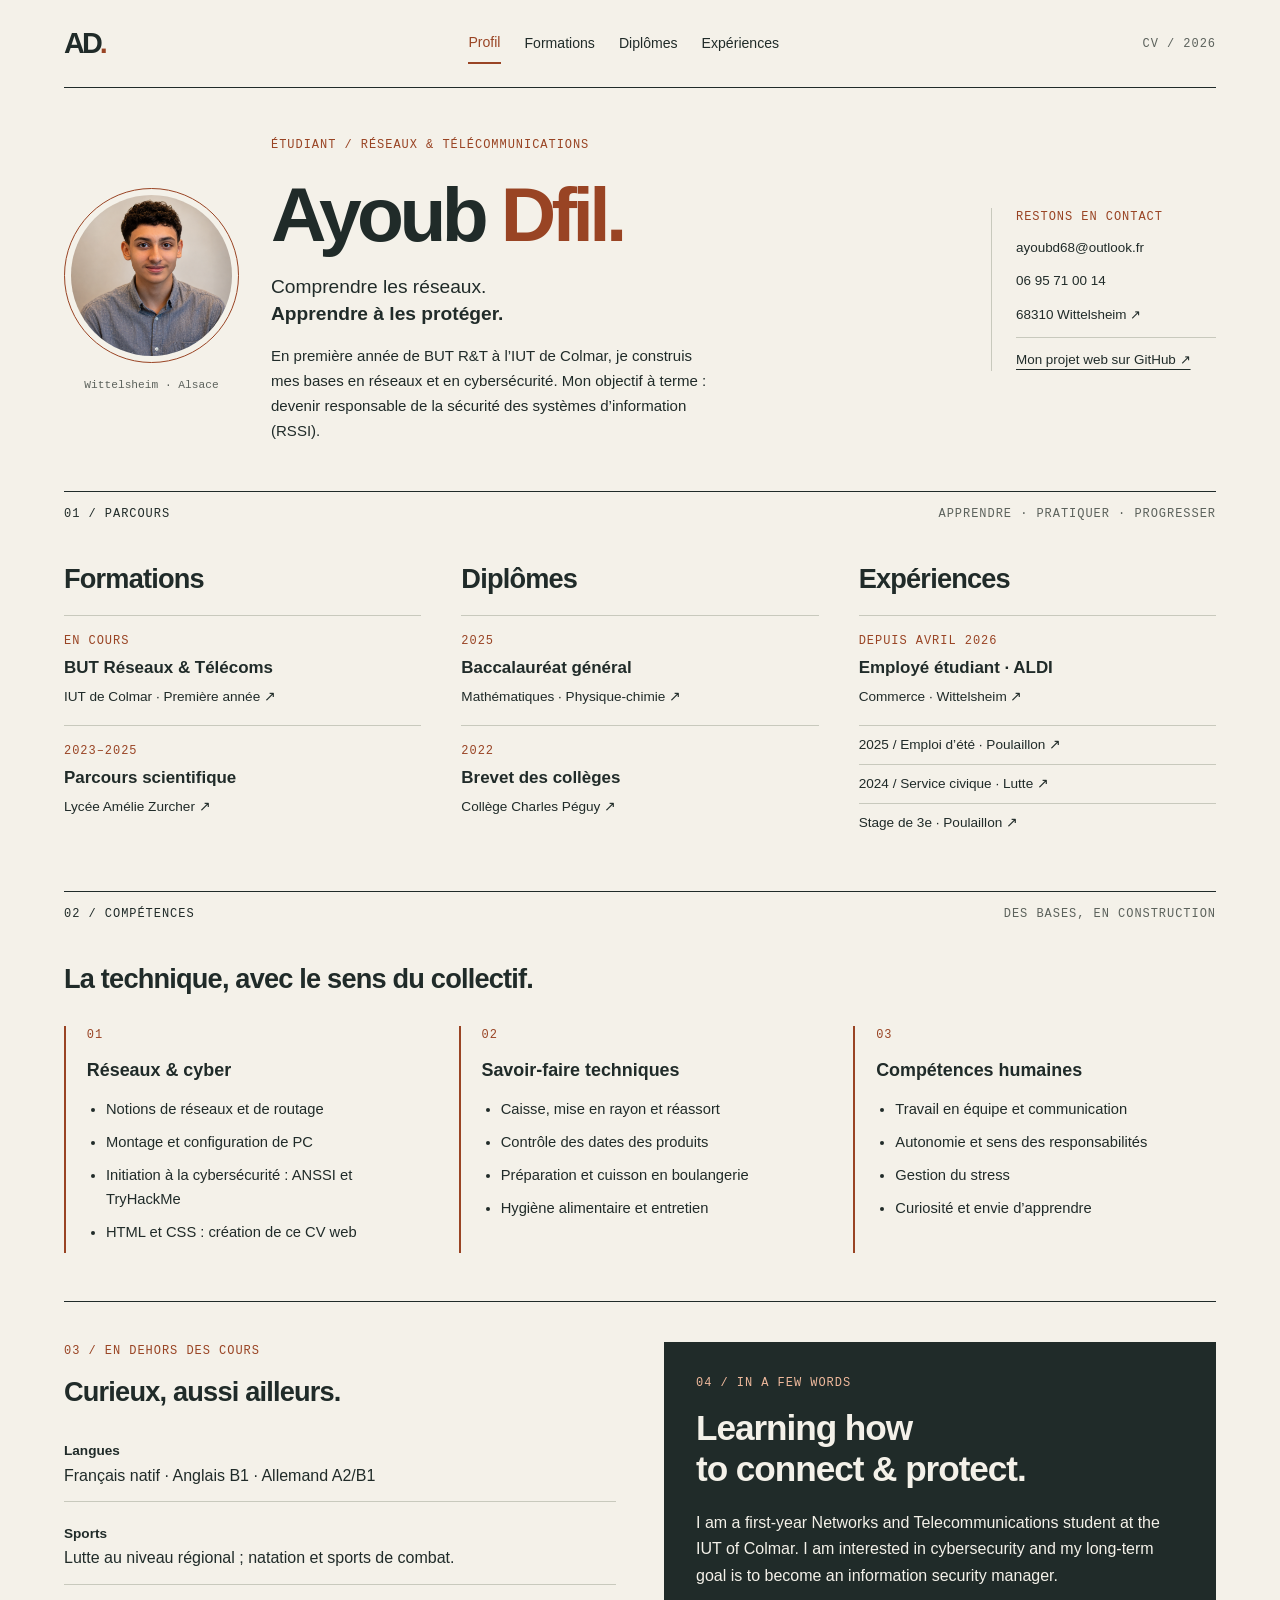
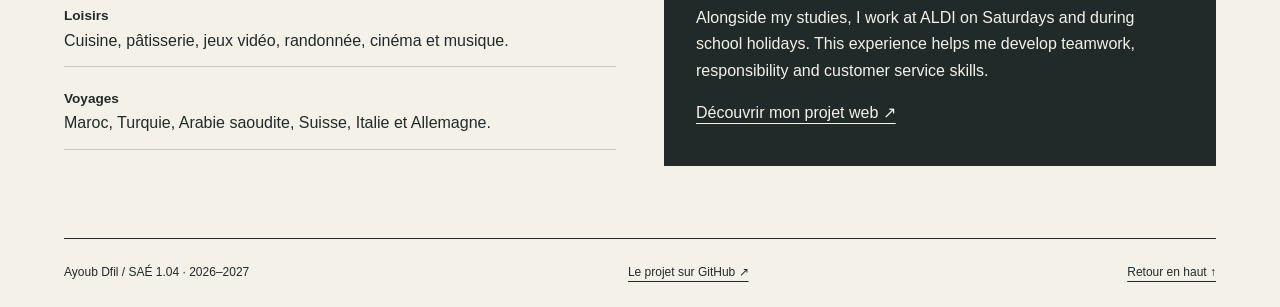
==== index.html @ 18e907b8 "feat: refondre les quatre pages du CV en HTML et CSS" ====
<!doctype html>
<html lang="fr">
<head>
  <meta charset="utf-8">
  <meta name="viewport" content="width=device-width, initial-scale=1">
  <meta name="author" content="Ayoub Dfil">
  <meta name="keywords" content="Ayoub Dfil, CV, réseaux, télécommunications, cybersécurité, IUT Colmar">
  <meta name="description" content="Profil d’Ayoub Dfil, étudiant en BUT Réseaux et Télécommunications à Colmar.">
  <title>Profil — Ayoub Dfil</title>
  <link rel="stylesheet" href="style.css">
</head>
<body id="haut">
  <a class="skip" href="#contenu">Aller au contenu</a>
  <div class="shell">
    <nav class="navigation" aria-label="Navigation principale">
      <a class="signature" href="index.html" aria-label="Ayoub Dfil, accueil">AD<span>.</span></a>
      <div class="nav-links"><a href="index.html" aria-current="page">Profil</a>
<a href="formations.html">Formations</a>
<a href="diplomes.html">Diplômes</a>
<a href="experiences.html">Expériences</a></div><span class="edition">CV / 2026</span>
    </nav>
<header class="hero">
  <figure class="portrait"><img src="photo.png" alt="Portrait d’Ayoub Dfil" width="1254" height="1254"><figcaption>Wittelsheim · Alsace</figcaption></figure>
  <div class="identity"><p class="eyebrow">Étudiant / Réseaux &amp; Télécommunications</p><h1>Ayoub <span>Dfil.</span></h1><p class="objective">Comprendre les réseaux.<br><strong>Apprendre à les protéger.</strong></p><p>En première année de BUT R&amp;T à l’IUT de Colmar, je construis mes bases en réseaux et en cybersécurité. Mon objectif à terme : devenir responsable de la sécurité des systèmes d’information (RSSI).</p></div>
  <address class="contact"><span class="eyebrow">Restons en contact</span><a href="mailto:ayoubd68@outlook.fr">ayoubd68@outlook.fr</a><a href="tel:+33695710014">06 95 71 00 14</a><a href="https://www.google.com/maps/search/?api=1&amp;query=Wittelsheim+68310">68310 Wittelsheim ↗</a><a class="text-link" href="https://github.com/AyoubDev7/CV_AYOUB/blob/main/PROJET.md">Mon projet web sur GitHub ↗</a></address>
</header>
    <main id="contenu">

<div class="section-bar"><span>01 / Parcours</span><span>Apprendre · pratiquer · progresser</span></div>
<div class="overview">
  <section aria-labelledby="titre-formations"><h2 id="titre-formations">Formations</h2>
    <a class="entry" href="formations.html#but"><span class="date">En cours</span><strong>BUT Réseaux &amp; Télécoms</strong><span>IUT de Colmar · Première année ↗</span></a>
    <a class="entry" href="formations.html#lycee"><span class="date">2023–2025</span><strong>Parcours scientifique</strong><span>Lycée Amélie Zurcher ↗</span></a>
  </section>
  <section aria-labelledby="titre-diplomes"><h2 id="titre-diplomes">Diplômes</h2>
    <a class="entry" href="diplomes.html#bac"><span class="date">2025</span><strong>Baccalauréat général</strong><span>Mathématiques · Physique-chimie ↗</span></a>
    <a class="entry" href="diplomes.html#brevet"><span class="date">2022</span><strong>Brevet des collèges</strong><span>Collège Charles Péguy ↗</span></a>
  </section>
  <section aria-labelledby="titre-experiences"><h2 id="titre-experiences">Expériences</h2>
    <a class="entry" href="experiences.html#aldi"><span class="date">Depuis avril 2026</span><strong>Employé étudiant · ALDI</strong><span>Commerce · Wittelsheim ↗</span></a>
    <a class="compact" href="experiences.html#poulaillon">2025 / Emploi d’été · Poulaillon ↗</a>
    <a class="compact" href="experiences.html#service-civique">2024 / Service civique · Lutte ↗</a>
    <a class="compact" href="experiences.html#stage">Stage de 3e · Poulaillon ↗</a>
  </section>
</div>
<section id="competences"><div class="section-bar"><span>02 / Compétences</span><span>Des bases, en construction</span></div><h2>La technique, avec le sens du collectif.</h2>
  <div class="skills">
    <article><span class="number">01</span><h3>Réseaux &amp; cyber</h3><ul><li>Notions de réseaux et de routage</li><li>Montage et configuration de PC</li><li>Initiation à la cybersécurité : ANSSI et TryHackMe</li><li>HTML et CSS : création de ce CV web</li></ul></article>
    <article><span class="number">02</span><h3>Savoir-faire techniques</h3><ul><li>Caisse, mise en rayon et réassort</li><li>Contrôle des dates des produits</li><li>Préparation et cuisson en boulangerie</li><li>Hygiène alimentaire et entretien</li></ul></article>
    <article><span class="number">03</span><h3>Compétences humaines</h3><ul><li>Travail en équipe et communication</li><li>Autonomie et sens des responsabilités</li><li>Gestion du stress</li><li>Curiosité et envie d’apprendre</li></ul></article>
  </div>
</section>
<div class="bottom-grid">
  <section id="divers"><p class="eyebrow">03 / En dehors des cours</p><h2>Curieux, aussi ailleurs.</h2><ul class="interests"><li><strong>Langues</strong> Français natif · Anglais B1 · Allemand A2/B1</li><li><strong>Sports</strong> Lutte au niveau régional ; natation et sports de combat.</li><li><strong>Loisirs</strong> Cuisine, pâtisserie, jeux vidéo, randonnée, cinéma et musique.</li><li><strong>Voyages</strong> Maroc, Turquie, Arabie saoudite, Suisse, Italie et Allemagne.</li></ul></section>
  <aside class="english" lang="en" aria-labelledby="english-title"><p class="eyebrow">04 / In a few words</p><h2 id="english-title">Learning how<br>to connect &amp; protect.</h2><p>I am a first-year Networks and Telecommunications student at the IUT of Colmar. I am interested in cybersecurity and my long-term goal is to become an information security manager.</p><p>Alongside my studies, I work at ALDI on Saturdays and during school holidays. This experience helps me develop teamwork, responsibility and customer service skills.</p><a href="formations.html#projet" lang="fr">Découvrir mon projet web ↗</a></aside>
</div>
    </main>
    <footer><p>Ayoub Dfil / SAÉ 1.04 · 2026–2027</p><a href="https://github.com/AyoubDev7/CV_AYOUB/blob/main/PROJET.md">Le projet sur GitHub ↗</a><a href="#haut">Retour en haut ↑</a></footer>
  </div>
</body>
</html>
---- style.css ----
/* 1. Base commune : palette et typographie. */
:root {
  --paper: #f4f1e9;
  --ink: #202b29;
  --muted: #5c625c;
  --accent: #994424;
  --line: #c8c9bd;
}
* { box-sizing: border-box; }
html { scroll-behavior: smooth; }
body { margin: 0; background: var(--paper); color: var(--ink); font: 16px/1.65 Arial, sans-serif; }
.shell { width: min(1180px, 90%); margin: auto; }
a { color: inherit; text-underline-offset: 5px; }
a:hover { color: var(--accent); }
a:focus-visible { outline: 3px solid var(--accent); outline-offset: 5px; }
p { margin: 0 0 1rem; }
h1, h2, h3 { line-height: 1.15; }
h1 { margin: .5rem 0 1rem; font-size: clamp(3rem, 6vw, 5.6rem); letter-spacing: -.06em; }
h1 span { color: var(--accent); }
h2 { margin: 0 0 1.3rem; font-size: 1.7rem; letter-spacing: -.03em; }
h3 { margin: 0 0 1rem; font-size: 1.12rem; }
ul { padding-left: 1.2rem; }
li { margin-bottom: .55rem; }
section[id], main, body { scroll-margin-top: 1.5rem; }
.eyebrow, .date, .section-bar, .edition, .number { font: .75rem/1.5 Consolas, monospace; letter-spacing: .08em; text-transform: uppercase; }
.eyebrow, .date { color: var(--accent); }
.skip { position: absolute; left: 1rem; top: -5rem; padding: .6rem; background: white; z-index: 2; }
.skip:focus { top: 1rem; }

/* 2. Navigation et présentation. */
.navigation, .nav-links, footer { display: flex; align-items: center; justify-content: space-between; gap: 1.5rem; }
.navigation { min-height: 88px; border-bottom: 1px solid var(--ink); }
.signature { font-size: 1.8rem; font-weight: bold; text-decoration: none; letter-spacing: -.1em; }
.signature span { color: var(--accent); }
.nav-links a { padding: .5rem 0; font-size: .88rem; text-decoration: none; }
.nav-links a[aria-current] { border-bottom: 2px solid var(--accent); color: var(--accent); }
.edition { color: var(--muted); }
.hero { display: grid; grid-template-columns: 175px minmax(0, 1fr) 225px; align-items: center; gap: 2rem; padding: 3rem 0; }
.portrait { margin: 0; text-align: center; }
.portrait img { display: block; width: 100%; height: auto; border-radius: 50%; border: 1px solid var(--accent); padding: 6px; }
figcaption { margin-top: 1rem; font: .7rem Consolas, monospace; color: var(--muted); }
.identity > p:last-child { max-width: 54ch; font-size: .94rem; margin-bottom: 0; }
.objective { font-size: 1.2rem; line-height: 1.4; }
.contact { display: flex; flex-direction: column; gap: .7rem; border-left: 1px solid var(--line); padding-left: 1.5rem; font-style: normal; font-size: .84rem; overflow-wrap: anywhere; }
.contact a { text-decoration: none; }
.contact .text-link { padding-top: .7rem; border-top: 1px solid var(--line); text-decoration: underline; }

/* 3. Accueil : colonnes ouvertes, trois compétences en Flexbox. */
.section-bar { display: flex; justify-content: space-between; gap: 1rem; border-top: 1px solid var(--ink); padding: .8rem 0; margin-bottom: 1.7rem; }
.section-bar span:last-child { color: var(--muted); }
.overview { display: grid; grid-template-columns: repeat(3, 1fr); gap: 2.5rem; margin-bottom: 3rem; }
.entry { display: flex; flex-direction: column; text-decoration: none; padding: 1rem 0; border-top: 1px solid var(--line); }
.entry strong { margin: .25rem 0; font-size: 1.06rem; }
.entry > span:last-child, .compact { font-size: .85rem; }
.compact { display: block; padding: .5rem 0; border-top: 1px solid var(--line); text-decoration: none; }
.skills { display: flex; gap: 2rem; margin: 2rem 0 3rem; }
.skills article { flex: 1; min-width: 0; border-left: 2px solid var(--accent); padding-left: 1.3rem; }
.number { display: block; margin-bottom: 1rem; color: var(--accent); }
.skills ul { margin-bottom: 0; font-size: .92rem; }
.bottom-grid { display: grid; grid-template-columns: 1fr 1fr; gap: 3rem; padding: 2.5rem 0; border-top: 1px solid var(--ink); }
.interests { list-style: none; padding: 0; }
.interests li { padding: .75rem 0; border-bottom: 1px solid var(--line); }
.interests strong { display: block; font-size: .85rem; }
.english { padding: 2rem; background: var(--ink); color: var(--paper); }
.english .eyebrow { color: #efb99c; }
.english a:hover { color: #efb99c; }
.english h2 { font-size: 2.2rem; }

/* 4. Pages de détail : dates à gauche, descriptions à droite. */
.page-heading { padding: 3rem 0 1.5rem; }
.page-heading > p:last-child { color: var(--muted); }
.anchors { display: flex; flex-wrap: wrap; gap: 1.5rem; padding: 1rem 0; border-block: 1px solid var(--line); }
.anchors a { font-size: .9rem; }
.record { display: grid; grid-template-columns: 1fr 1.8fr; gap: 4rem; padding: 3rem 0; border-bottom: 1px solid var(--line); }
.record-label { border-left: 2px solid var(--accent); padding-left: 1.5rem; }
.record-label h2 { max-width: 20ch; }
.record-label > p:last-child { color: var(--muted); font-size: .9rem; }
.project-preview { margin: 0 0 1.5rem; }
.project-preview img { display: block; width: 100%; height: auto; border: 1px solid var(--line); }
.note { padding: 2rem; margin-top: 2rem; border-left: 2px solid var(--accent); background: #e9e6dc; }
footer { padding: 1.5rem 0; margin-top: 2rem; border-top: 1px solid var(--ink); font-size: .75rem; flex-wrap: wrap; }
footer p { margin: 0; }

/* 5. Fenêtre réduite, mobile, mouvement et impression. */
@media (max-width: 1000px) {
  .hero { grid-template-columns: 145px 1fr; gap: 1.5rem; }
  .contact { grid-column: 1 / -1; flex-direction: row; flex-wrap: wrap; border-left: 0; border-top: 1px solid var(--line); padding: 1rem 0 0; }
  .contact .eyebrow { width: 100%; }
  .contact .text-link { padding: 0; border: 0; }
  .overview { gap: 1.5rem; }
  .record { gap: 2rem; }
}
@media (max-width: 700px) {
  .navigation { gap: 1rem; flex-wrap: wrap; padding: 1rem 0; }
  .nav-links { gap: 1rem; flex-wrap: wrap; }
  .edition { display: none; }
  .hero { grid-template-columns: 100px 1fr; padding: 2rem 0; align-items: start; }
  .hero h1 { font-size: 3rem; }
  .hero .eyebrow { font-size: .65rem; }
  .identity > p:last-child { font-size: .9rem; }
  .objective { font-size: 1rem; }
  .section-bar span:last-child { display: none; }
  .overview, .bottom-grid, .record { grid-template-columns: 1fr; }
  .skills { flex-direction: column; }
  .overview { gap: 2rem; }
  .record { gap: 1rem; padding: 2rem 0; }
  .bottom-grid { gap: 2rem; }
  .page-heading { padding-top: 2rem; }
  .english { padding: 1.5rem; }
}
@media (prefers-reduced-motion: reduce) { html { scroll-behavior: auto; } }
@media print {
  body { background: white; color: black; font-size: 10pt; }
  .shell { width: 100%; }
  .navigation, .anchors, .skip, footer { display: none; }
  .hero { padding: 1rem 0; }
  .english { background: white; color: black; border: 1px solid; }
  .english .eyebrow { color: black; }
  .record, .skills article { break-inside: avoid; }
  a { text-decoration: none; }
}
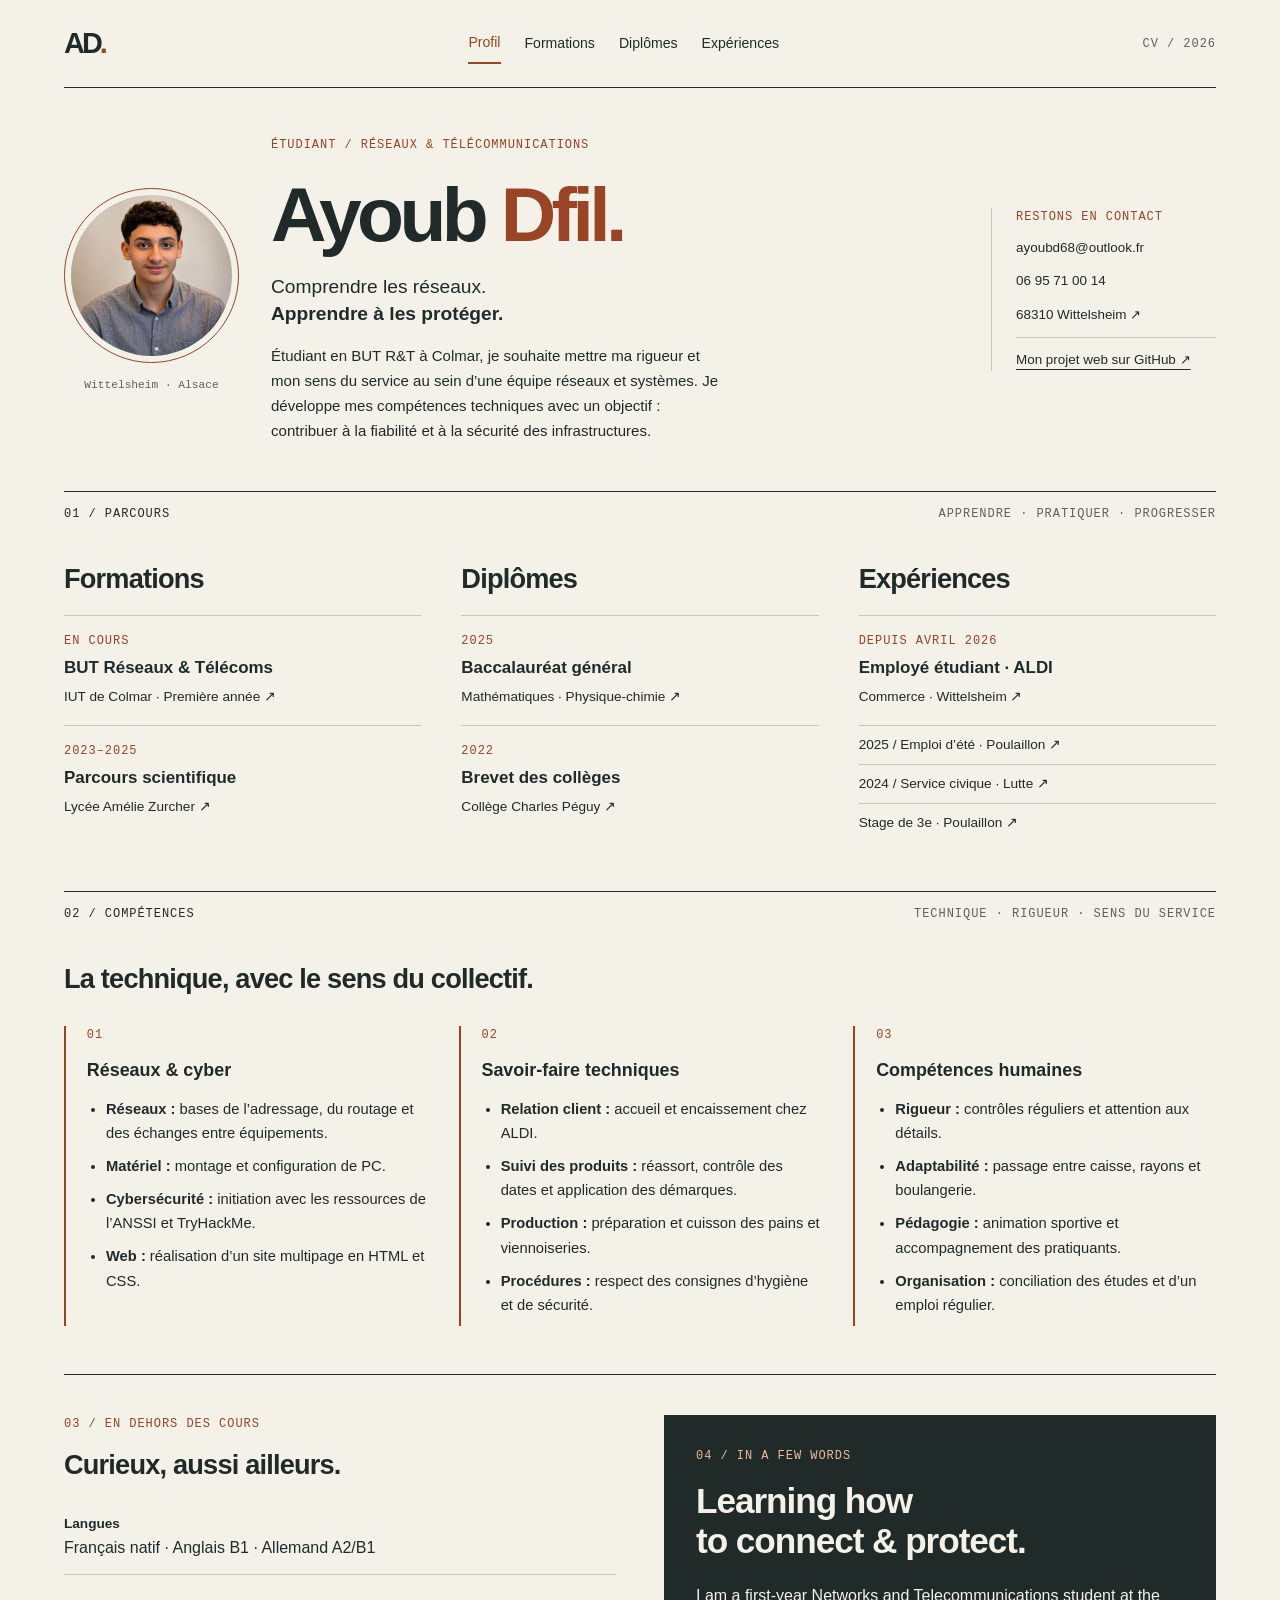
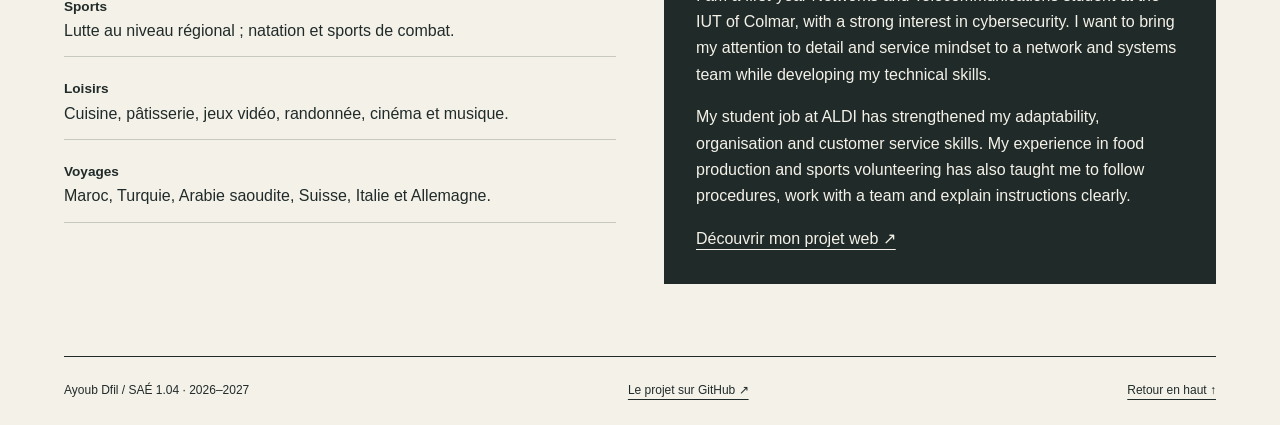
==== commit e0480e71: "refactor: alléger le dépôt et valoriser le profil réseaux et cybersécurité" ====
--- a/index.html
+++ b/index.html
@@ -21,8 +21,8 @@
     </nav>
 <header class="hero">
   <figure class="portrait"><img src="photo.png" alt="Portrait d’Ayoub Dfil" width="1254" height="1254"><figcaption>Wittelsheim · Alsace</figcaption></figure>
-  <div class="identity"><p class="eyebrow">Étudiant / Réseaux &amp; Télécommunications</p><h1>Ayoub <span>Dfil.</span></h1><p class="objective">Comprendre les réseaux.<br><strong>Apprendre à les protéger.</strong></p><p>En première année de BUT R&amp;T à l’IUT de Colmar, je construis mes bases en réseaux et en cybersécurité. Mon objectif à terme : devenir responsable de la sécurité des systèmes d’information (RSSI).</p></div>
-  <address class="contact"><span class="eyebrow">Restons en contact</span><a href="mailto:ayoubd68@outlook.fr">ayoubd68@outlook.fr</a><a href="tel:+33695710014">06 95 71 00 14</a><a href="https://www.google.com/maps/search/?api=1&amp;query=Wittelsheim+68310">68310 Wittelsheim ↗</a><a class="text-link" href="https://github.com/AyoubDev7/CV_AYOUB/blob/main/PROJET.md">Mon projet web sur GitHub ↗</a></address>
+  <div class="identity"><p class="eyebrow">Étudiant / Réseaux &amp; Télécommunications</p><h1>Ayoub <span>Dfil.</span></h1><p class="objective">Comprendre les réseaux.<br><strong>Apprendre à les protéger.</strong></p><p>Étudiant en BUT R&amp;T à Colmar, je souhaite mettre ma rigueur et mon sens du service au sein d’une équipe réseaux et systèmes. Je développe mes compétences techniques avec un objectif : contribuer à la fiabilité et à la sécurité des infrastructures.</p></div>
+  <address class="contact"><span class="eyebrow">Restons en contact</span><a href="mailto:ayoubd68@outlook.fr">ayoubd68@outlook.fr</a><a href="tel:+33695710014">06 95 71 00 14</a><a href="https://www.google.com/maps/search/?api=1&amp;query=Wittelsheim+68310">68310 Wittelsheim ↗</a><a class="text-link" href="https://github.com/AyoubDev7/CV_AYOUB#readme">Mon projet web sur GitHub ↗</a></address>
 </header>
     <main id="contenu">
 
@@ -43,19 +43,19 @@
     <a class="compact" href="experiences.html#stage">Stage de 3e · Poulaillon ↗</a>
   </section>
 </div>
-<section id="competences"><div class="section-bar"><span>02 / Compétences</span><span>Des bases, en construction</span></div><h2>La technique, avec le sens du collectif.</h2>
+<section id="competences"><div class="section-bar"><span>02 / Compétences</span><span>Technique · rigueur · sens du service</span></div><h2>La technique, avec le sens du collectif.</h2>
   <div class="skills">
-    <article><span class="number">01</span><h3>Réseaux &amp; cyber</h3><ul><li>Notions de réseaux et de routage</li><li>Montage et configuration de PC</li><li>Initiation à la cybersécurité : ANSSI et TryHackMe</li><li>HTML et CSS : création de ce CV web</li></ul></article>
-    <article><span class="number">02</span><h3>Savoir-faire techniques</h3><ul><li>Caisse, mise en rayon et réassort</li><li>Contrôle des dates des produits</li><li>Préparation et cuisson en boulangerie</li><li>Hygiène alimentaire et entretien</li></ul></article>
-    <article><span class="number">03</span><h3>Compétences humaines</h3><ul><li>Travail en équipe et communication</li><li>Autonomie et sens des responsabilités</li><li>Gestion du stress</li><li>Curiosité et envie d’apprendre</li></ul></article>
+    <article><span class="number">01</span><h3>Réseaux &amp; cyber</h3><ul><li><strong>Réseaux :</strong> bases de l’adressage, du routage et des échanges entre équipements.</li><li><strong>Matériel :</strong> montage et configuration de PC.</li><li><strong>Cybersécurité :</strong> initiation avec les ressources de l’ANSSI et TryHackMe.</li><li><strong>Web :</strong> réalisation d’un site multipage en HTML et CSS.</li></ul></article>
+    <article><span class="number">02</span><h3>Savoir-faire techniques</h3><ul><li><strong>Relation client :</strong> accueil et encaissement chez ALDI.</li><li><strong>Suivi des produits :</strong> réassort, contrôle des dates et application des démarques.</li><li><strong>Production :</strong> préparation et cuisson des pains et viennoiseries.</li><li><strong>Procédures :</strong> respect des consignes d’hygiène et de sécurité.</li></ul></article>
+    <article><span class="number">03</span><h3>Compétences humaines</h3><ul><li><strong>Rigueur :</strong> contrôles réguliers et attention aux détails.</li><li><strong>Adaptabilité :</strong> passage entre caisse, rayons et boulangerie.</li><li><strong>Pédagogie :</strong> animation sportive et accompagnement des pratiquants.</li><li><strong>Organisation :</strong> conciliation des études et d’un emploi régulier.</li></ul></article>
   </div>
 </section>
 <div class="bottom-grid">
   <section id="divers"><p class="eyebrow">03 / En dehors des cours</p><h2>Curieux, aussi ailleurs.</h2><ul class="interests"><li><strong>Langues</strong> Français natif · Anglais B1 · Allemand A2/B1</li><li><strong>Sports</strong> Lutte au niveau régional ; natation et sports de combat.</li><li><strong>Loisirs</strong> Cuisine, pâtisserie, jeux vidéo, randonnée, cinéma et musique.</li><li><strong>Voyages</strong> Maroc, Turquie, Arabie saoudite, Suisse, Italie et Allemagne.</li></ul></section>
-  <aside class="english" lang="en" aria-labelledby="english-title"><p class="eyebrow">04 / In a few words</p><h2 id="english-title">Learning how<br>to connect &amp; protect.</h2><p>I am a first-year Networks and Telecommunications student at the IUT of Colmar. I am interested in cybersecurity and my long-term goal is to become an information security manager.</p><p>Alongside my studies, I work at ALDI on Saturdays and during school holidays. This experience helps me develop teamwork, responsibility and customer service skills.</p><a href="formations.html#projet" lang="fr">Découvrir mon projet web ↗</a></aside>
+  <aside class="english" lang="en" aria-labelledby="english-title"><p class="eyebrow">04 / In a few words</p><h2 id="english-title">Learning how<br>to connect &amp; protect.</h2><p>I am a first-year Networks and Telecommunications student at the IUT of Colmar, with a strong interest in cybersecurity. I want to bring my attention to detail and service mindset to a network and systems team while developing my technical skills.</p><p>My student job at ALDI has strengthened my adaptability, organisation and customer service skills. My experience in food production and sports volunteering has also taught me to follow procedures, work with a team and explain instructions clearly.</p><a href="formations.html#projet" lang="fr">Découvrir mon projet web ↗</a></aside>
 </div>
     </main>
-    <footer><p>Ayoub Dfil / SAÉ 1.04 · 2026–2027</p><a href="https://github.com/AyoubDev7/CV_AYOUB/blob/main/PROJET.md">Le projet sur GitHub ↗</a><a href="#haut">Retour en haut ↑</a></footer>
+    <footer><p>Ayoub Dfil / SAÉ 1.04 · 2026–2027</p><a href="https://github.com/AyoubDev7/CV_AYOUB#readme">Le projet sur GitHub ↗</a><a href="#haut">Retour en haut ↑</a></footer>
   </div>
 </body>
 </html>
--- a/style.css
+++ b/style.css
@@ -75,8 +75,6 @@
 .record-label { border-left: 2px solid var(--accent); padding-left: 1.5rem; }
 .record-label h2 { max-width: 20ch; }
 .record-label > p:last-child { color: var(--muted); font-size: .9rem; }
-.project-preview { margin: 0 0 1.5rem; }
-.project-preview img { display: block; width: 100%; height: auto; border: 1px solid var(--line); }
 .note { padding: 2rem; margin-top: 2rem; border-left: 2px solid var(--accent); background: #e9e6dc; }
 footer { padding: 1.5rem 0; margin-top: 2rem; border-top: 1px solid var(--ink); font-size: .75rem; flex-wrap: wrap; }
 footer p { margin: 0; }
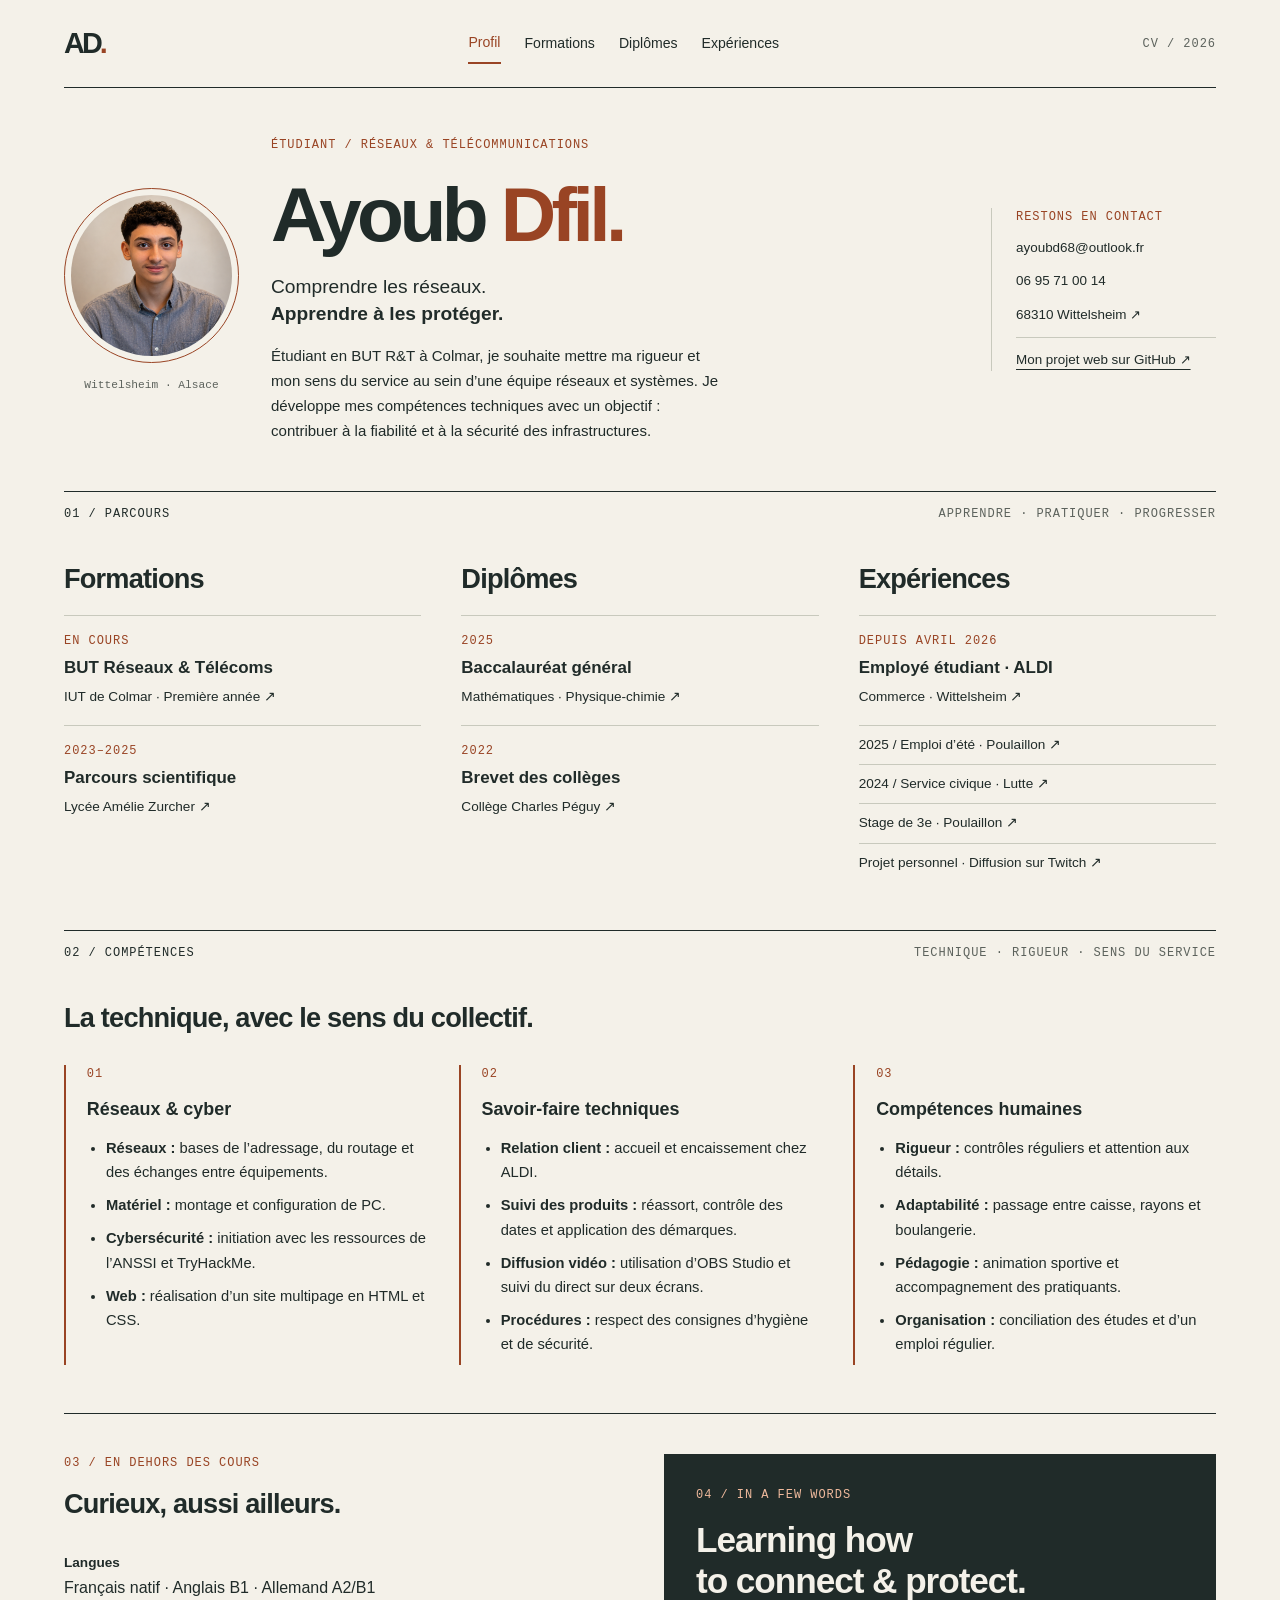
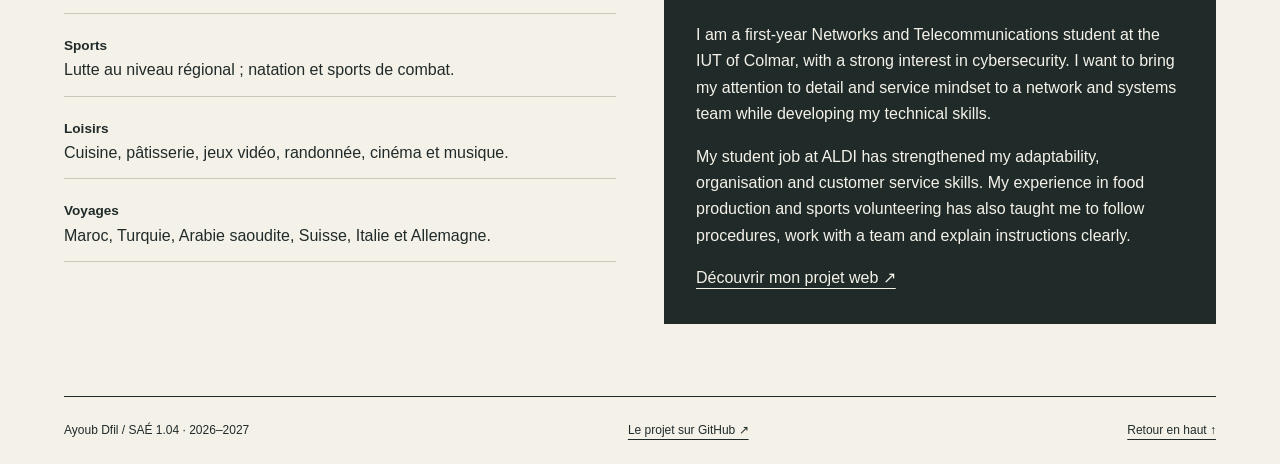
==== commit a37ab950: "Ajouter mon projet personnel de diffusion sur Twitch Présentation de mon utilisation d’OBS Studio, d" ====
--- a/index.html
+++ b/index.html
@@ -1,61 +1,135 @@
 <!doctype html>
 <html lang="fr">
-<head>
-  <meta charset="utf-8">
-  <meta name="viewport" content="width=device-width, initial-scale=1">
-  <meta name="author" content="Ayoub Dfil">
-  <meta name="keywords" content="Ayoub Dfil, CV, réseaux, télécommunications, cybersécurité, IUT Colmar">
-  <meta name="description" content="Profil d’Ayoub Dfil, étudiant en BUT Réseaux et Télécommunications à Colmar.">
-  <title>Profil — Ayoub Dfil</title>
-  <link rel="stylesheet" href="style.css">
-</head>
-<body id="haut">
-  <a class="skip" href="#contenu">Aller au contenu</a>
-  <div class="shell">
-    <nav class="navigation" aria-label="Navigation principale">
-      <a class="signature" href="index.html" aria-label="Ayoub Dfil, accueil">AD<span>.</span></a>
-      <div class="nav-links"><a href="index.html" aria-current="page">Profil</a>
-<a href="formations.html">Formations</a>
-<a href="diplomes.html">Diplômes</a>
-<a href="experiences.html">Expériences</a></div><span class="edition">CV / 2026</span>
-    </nav>
-<header class="hero">
-  <figure class="portrait"><img src="photo.png" alt="Portrait d’Ayoub Dfil" width="1254" height="1254"><figcaption>Wittelsheim · Alsace</figcaption></figure>
-  <div class="identity"><p class="eyebrow">Étudiant / Réseaux &amp; Télécommunications</p><h1>Ayoub <span>Dfil.</span></h1><p class="objective">Comprendre les réseaux.<br><strong>Apprendre à les protéger.</strong></p><p>Étudiant en BUT R&amp;T à Colmar, je souhaite mettre ma rigueur et mon sens du service au sein d’une équipe réseaux et systèmes. Je développe mes compétences techniques avec un objectif : contribuer à la fiabilité et à la sécurité des infrastructures.</p></div>
-  <address class="contact"><span class="eyebrow">Restons en contact</span><a href="mailto:ayoubd68@outlook.fr">ayoubd68@outlook.fr</a><a href="tel:+33695710014">06 95 71 00 14</a><a href="https://www.google.com/maps/search/?api=1&amp;query=Wittelsheim+68310">68310 Wittelsheim ↗</a><a class="text-link" href="https://github.com/AyoubDev7/CV_AYOUB#readme">Mon projet web sur GitHub ↗</a></address>
-</header>
-    <main id="contenu">
-
-<div class="section-bar"><span>01 / Parcours</span><span>Apprendre · pratiquer · progresser</span></div>
-<div class="overview">
-  <section aria-labelledby="titre-formations"><h2 id="titre-formations">Formations</h2>
-    <a class="entry" href="formations.html#but"><span class="date">En cours</span><strong>BUT Réseaux &amp; Télécoms</strong><span>IUT de Colmar · Première année ↗</span></a>
-    <a class="entry" href="formations.html#lycee"><span class="date">2023–2025</span><strong>Parcours scientifique</strong><span>Lycée Amélie Zurcher ↗</span></a>
-  </section>
-  <section aria-labelledby="titre-diplomes"><h2 id="titre-diplomes">Diplômes</h2>
-    <a class="entry" href="diplomes.html#bac"><span class="date">2025</span><strong>Baccalauréat général</strong><span>Mathématiques · Physique-chimie ↗</span></a>
-    <a class="entry" href="diplomes.html#brevet"><span class="date">2022</span><strong>Brevet des collèges</strong><span>Collège Charles Péguy ↗</span></a>
-  </section>
-  <section aria-labelledby="titre-experiences"><h2 id="titre-experiences">Expériences</h2>
-    <a class="entry" href="experiences.html#aldi"><span class="date">Depuis avril 2026</span><strong>Employé étudiant · ALDI</strong><span>Commerce · Wittelsheim ↗</span></a>
-    <a class="compact" href="experiences.html#poulaillon">2025 / Emploi d’été · Poulaillon ↗</a>
-    <a class="compact" href="experiences.html#service-civique">2024 / Service civique · Lutte ↗</a>
-    <a class="compact" href="experiences.html#stage">Stage de 3e · Poulaillon ↗</a>
-  </section>
-</div>
-<section id="competences"><div class="section-bar"><span>02 / Compétences</span><span>Technique · rigueur · sens du service</span></div><h2>La technique, avec le sens du collectif.</h2>
-  <div class="skills">
-    <article><span class="number">01</span><h3>Réseaux &amp; cyber</h3><ul><li><strong>Réseaux :</strong> bases de l’adressage, du routage et des échanges entre équipements.</li><li><strong>Matériel :</strong> montage et configuration de PC.</li><li><strong>Cybersécurité :</strong> initiation avec les ressources de l’ANSSI et TryHackMe.</li><li><strong>Web :</strong> réalisation d’un site multipage en HTML et CSS.</li></ul></article>
-    <article><span class="number">02</span><h3>Savoir-faire techniques</h3><ul><li><strong>Relation client :</strong> accueil et encaissement chez ALDI.</li><li><strong>Suivi des produits :</strong> réassort, contrôle des dates et application des démarques.</li><li><strong>Production :</strong> préparation et cuisson des pains et viennoiseries.</li><li><strong>Procédures :</strong> respect des consignes d’hygiène et de sécurité.</li></ul></article>
-    <article><span class="number">03</span><h3>Compétences humaines</h3><ul><li><strong>Rigueur :</strong> contrôles réguliers et attention aux détails.</li><li><strong>Adaptabilité :</strong> passage entre caisse, rayons et boulangerie.</li><li><strong>Pédagogie :</strong> animation sportive et accompagnement des pratiquants.</li><li><strong>Organisation :</strong> conciliation des études et d’un emploi régulier.</li></ul></article>
-  </div>
-</section>
-<div class="bottom-grid">
-  <section id="divers"><p class="eyebrow">03 / En dehors des cours</p><h2>Curieux, aussi ailleurs.</h2><ul class="interests"><li><strong>Langues</strong> Français natif · Anglais B1 · Allemand A2/B1</li><li><strong>Sports</strong> Lutte au niveau régional ; natation et sports de combat.</li><li><strong>Loisirs</strong> Cuisine, pâtisserie, jeux vidéo, randonnée, cinéma et musique.</li><li><strong>Voyages</strong> Maroc, Turquie, Arabie saoudite, Suisse, Italie et Allemagne.</li></ul></section>
-  <aside class="english" lang="en" aria-labelledby="english-title"><p class="eyebrow">04 / In a few words</p><h2 id="english-title">Learning how<br>to connect &amp; protect.</h2><p>I am a first-year Networks and Telecommunications student at the IUT of Colmar, with a strong interest in cybersecurity. I want to bring my attention to detail and service mindset to a network and systems team while developing my technical skills.</p><p>My student job at ALDI has strengthened my adaptability, organisation and customer service skills. My experience in food production and sports volunteering has also taught me to follow procedures, work with a team and explain instructions clearly.</p><a href="formations.html#projet" lang="fr">Découvrir mon projet web ↗</a></aside>
-</div>
-    </main>
-    <footer><p>Ayoub Dfil / SAÉ 1.04 · 2026–2027</p><a href="https://github.com/AyoubDev7/CV_AYOUB#readme">Le projet sur GitHub ↗</a><a href="#haut">Retour en haut ↑</a></footer>
-  </div>
-</body>
+  <head>
+    <meta charset="utf-8">
+    <meta name="viewport" content="width=device-width, initial-scale=1">
+    <meta name="author" content="Ayoub Dfil">
+    <meta name="keywords" content="Ayoub Dfil, CV, réseaux, télécommunications, cybersécurité, IUT Colmar">
+    <meta name="description" content="Profil d’Ayoub Dfil, étudiant en BUT Réseaux et Télécommunications à Colmar.">
+    <title>Profil — Ayoub Dfil</title>
+    <link rel="stylesheet" href="style.css">
+  </head>
+  <body id="haut">
+    <a class="lien-contenu" href="#contenu">Aller au contenu</a>
+    <div class="page">
+      <nav class="menu" aria-label="Navigation principale">
+        <a class="initiales" href="index.html" aria-label="Ayoub Dfil, accueil">AD<span>.</span></a>
+        <div class="liens-menu">
+          <a href="index.html" aria-current="page">Profil</a>
+          <a href="formations.html">Formations</a>
+          <a href="diplomes.html">Diplômes</a>
+          <a href="experiences.html">Expériences</a>
+        </div>
+        <span class="annee">CV / 2026</span>
+      </nav>
+      <header class="presentation">
+        <figure class="photo">
+          <img src="photo.png" alt="Portrait d’Ayoub Dfil" width="600" height="600">
+          <figcaption>Wittelsheim · Alsace</figcaption>
+        </figure>
+        <div class="identite">
+          <p class="etiquette">Étudiant / Réseaux &amp; Télécommunications</p>
+          <h1>Ayoub <span>Dfil.</span></h1>
+          <p class="objectif">Comprendre les réseaux.<br><strong>Apprendre à les protéger.</strong></p>
+          <p>Étudiant en BUT R&amp;T à Colmar, je souhaite mettre ma rigueur et mon sens du service au sein d’une équipe réseaux et systèmes. Je développe mes compétences techniques avec un objectif : contribuer à la fiabilité et à la sécurité des infrastructures.</p>
+        </div>
+        <address class="coordonnees">
+          <span class="etiquette">Restons en contact</span>
+          <a href="mailto:ayoubd68@outlook.fr">ayoubd68@outlook.fr</a>
+          <a href="tel:+33695710014">06 95 71 00 14</a>
+          <a href="https://www.google.com/maps/search/?api=1&amp;query=Wittelsheim+68310">68310 Wittelsheim ↗</a>
+          <a class="lien-projet" href="https://github.com/AyoubDev7/CV_AYOUB#readme">Mon projet web sur GitHub ↗</a>
+        </address>
+      </header>
+      <main id="contenu">
+        <div class="titre-rubrique">
+          <span>01 / Parcours</span>
+          <span>Apprendre · pratiquer · progresser</span>
+        </div>
+        <div class="parcours">
+          <section aria-labelledby="titre-formations">
+            <h2 id="titre-formations">Formations</h2>
+            <a class="lien-parcours" href="formations.html#but"><span class="date">En cours</span><strong>BUT Réseaux &amp; Télécoms</strong><span>IUT de Colmar · Première année ↗</span></a>
+            <a class="lien-parcours" href="formations.html#lycee"><span class="date">2023–2025</span><strong>Parcours scientifique</strong><span>Lycée Amélie Zurcher ↗</span></a>
+          </section>
+          <section aria-labelledby="titre-diplomes">
+            <h2 id="titre-diplomes">Diplômes</h2>
+            <a class="lien-parcours" href="diplomes.html#bac"><span class="date">2025</span><strong>Baccalauréat général</strong><span>Mathématiques · Physique-chimie ↗</span></a>
+            <a class="lien-parcours" href="diplomes.html#brevet"><span class="date">2022</span><strong>Brevet des collèges</strong><span>Collège Charles Péguy ↗</span></a>
+          </section>
+          <section aria-labelledby="titre-experiences">
+            <h2 id="titre-experiences">Expériences</h2>
+            <a class="lien-parcours" href="experiences.html#aldi"><span class="date">Depuis avril 2026</span><strong>Employé étudiant · ALDI</strong><span>Commerce · Wittelsheim ↗</span></a>
+            <a class="lien-court" href="experiences.html#poulaillon">2025 / Emploi d’été · Poulaillon ↗</a>
+            <a class="lien-court" href="experiences.html#service-civique">2024 / Service civique · Lutte ↗</a>
+            <a class="lien-court" href="experiences.html#stage">Stage de 3e · Poulaillon ↗</a>
+            <a class="lien-court" href="formations.html#twitch">Projet personnel · Diffusion sur Twitch ↗</a>
+          </section>
+        </div>
+        <section id="competences">
+          <div class="titre-rubrique">
+            <span>02 / Compétences</span>
+            <span>Technique · rigueur · sens du service</span>
+          </div>
+          <h2>La technique, avec le sens du collectif.</h2>
+          <div class="liste-competences">
+            <article>
+              <span class="numero">01</span>
+              <h3>Réseaux &amp; cyber</h3>
+              <ul>
+                <li><strong>Réseaux :</strong> bases de l’adressage, du routage et des échanges entre équipements.</li>
+                <li><strong>Matériel :</strong> montage et configuration de PC.</li>
+                <li><strong>Cybersécurité :</strong> initiation avec les ressources de l’ANSSI et TryHackMe.</li>
+                <li><strong>Web :</strong> réalisation d’un site multipage en HTML et CSS.</li>
+              </ul>
+            </article>
+            <article>
+              <span class="numero">02</span>
+              <h3>Savoir-faire techniques</h3>
+              <ul>
+                <li><strong>Relation client :</strong> accueil et encaissement chez ALDI.</li>
+                <li><strong>Suivi des produits :</strong> réassort, contrôle des dates et application des démarques.</li>
+                <li><strong>Diffusion vidéo :</strong> utilisation d’OBS Studio et suivi du direct sur deux écrans.</li>
+                <li><strong>Procédures :</strong> respect des consignes d’hygiène et de sécurité.</li>
+              </ul>
+            </article>
+            <article>
+              <span class="numero">03</span>
+              <h3>Compétences humaines</h3>
+              <ul>
+                <li><strong>Rigueur :</strong> contrôles réguliers et attention aux détails.</li>
+                <li><strong>Adaptabilité :</strong> passage entre caisse, rayons et boulangerie.</li>
+                <li><strong>Pédagogie :</strong> animation sportive et accompagnement des pratiquants.</li>
+                <li><strong>Organisation :</strong> conciliation des études et d’un emploi régulier.</li>
+              </ul>
+            </article>
+          </div>
+        </section>
+        <div class="informations">
+          <section id="divers">
+            <p class="etiquette">03 / En dehors des cours</p>
+            <h2>Curieux, aussi ailleurs.</h2>
+            <ul class="liste-loisirs">
+              <li><strong>Langues</strong> Français natif · Anglais B1 · Allemand A2/B1</li>
+              <li><strong>Sports</strong> Lutte au niveau régional ; natation et sports de combat.</li>
+              <li><strong>Loisirs</strong> Cuisine, pâtisserie, jeux vidéo, randonnée, cinéma et musique.</li>
+              <li><strong>Voyages</strong> Maroc, Turquie, Arabie saoudite, Suisse, Italie et Allemagne.</li>
+            </ul>
+          </section>
+          <aside class="resume-anglais" lang="en" aria-labelledby="titre-anglais">
+            <p class="etiquette">04 / In a few words</p>
+            <h2 id="titre-anglais">Learning how<br>to connect &amp; protect.</h2>
+            <p>I am a first-year Networks and Telecommunications student at the IUT of Colmar, with a strong interest in cybersecurity. I want to bring my attention to detail and service mindset to a network and systems team while developing my technical skills.</p>
+            <p>My student job at ALDI has strengthened my adaptability, organisation and customer service skills. My experience in food production and sports volunteering has also taught me to follow procedures, work with a team and explain instructions clearly.</p>
+            <a href="formations.html#projet" lang="fr">Découvrir mon projet web ↗</a>
+          </aside>
+        </div>
+      </main>
+      <footer>
+        <p>Ayoub Dfil / SAÉ 1.04 · 2026–2027</p>
+        <a href="https://github.com/AyoubDev7/CV_AYOUB#readme">Le projet sur GitHub ↗</a>
+        <a href="#haut">Retour en haut ↑</a>
+      </footer>
+    </div>
+  </body>
 </html>
--- a/style.css
+++ b/style.css
@@ -1,119 +1,127 @@
 /* 1. Base commune : palette et typographie. */
 :root {
-  --paper: #f4f1e9;
-  --ink: #202b29;
-  --muted: #5c625c;
-  --accent: #994424;
-  --line: #c8c9bd;
+  --fond: #f4f1e9;
+  --texte: #202b29;
+  --texte-secondaire: #5c625c;
+  --cuivre: #994424;
+  --bordure: #c8c9bd;
 }
 * { box-sizing: border-box; }
 html { scroll-behavior: smooth; }
-body { margin: 0; background: var(--paper); color: var(--ink); font: 16px/1.65 Arial, sans-serif; }
-.shell { width: min(1180px, 90%); margin: auto; }
+body { margin: 0; background: var(--fond); color: var(--texte); font: 16px/1.65 Arial, sans-serif; }
+.page { width: min(1180px, 90%); margin: auto; }
 a { color: inherit; text-underline-offset: 5px; }
-a:hover { color: var(--accent); }
-a:focus-visible { outline: 3px solid var(--accent); outline-offset: 5px; }
+a:hover { color: var(--cuivre); }
+a:focus-visible { outline: 3px solid var(--cuivre); outline-offset: 5px; }
 p { margin: 0 0 1rem; }
 h1, h2, h3 { line-height: 1.15; }
 h1 { margin: .5rem 0 1rem; font-size: clamp(3rem, 6vw, 5.6rem); letter-spacing: -.06em; }
-h1 span { color: var(--accent); }
+h1 span { color: var(--cuivre); }
 h2 { margin: 0 0 1.3rem; font-size: 1.7rem; letter-spacing: -.03em; }
 h3 { margin: 0 0 1rem; font-size: 1.12rem; }
 ul { padding-left: 1.2rem; }
 li { margin-bottom: .55rem; }
 section[id], main, body { scroll-margin-top: 1.5rem; }
-.eyebrow, .date, .section-bar, .edition, .number { font: .75rem/1.5 Consolas, monospace; letter-spacing: .08em; text-transform: uppercase; }
-.eyebrow, .date { color: var(--accent); }
-.skip { position: absolute; left: 1rem; top: -5rem; padding: .6rem; background: white; z-index: 2; }
-.skip:focus { top: 1rem; }
+/* Repérer la rubrique atteinte après un clic sur une ancre. */
+.detail:target h2, h2:target { text-decoration: underline; text-decoration-color: var(--cuivre); text-underline-offset: .3em; }
+.retour { margin-top: 2rem; }
+.etiquette, .date, .titre-rubrique, .annee, .numero { font: .75rem/1.5 Consolas, monospace; letter-spacing: .08em; text-transform: uppercase; }
+.etiquette, .date { color: var(--cuivre); }
+.lien-contenu { position: absolute; left: 1rem; top: -5rem; padding: .6rem; background: white; z-index: 2; }
+.lien-contenu:focus { top: 1rem; }
 
 /* 2. Navigation et présentation. */
-.navigation, .nav-links, footer { display: flex; align-items: center; justify-content: space-between; gap: 1.5rem; }
-.navigation { min-height: 88px; border-bottom: 1px solid var(--ink); }
-.signature { font-size: 1.8rem; font-weight: bold; text-decoration: none; letter-spacing: -.1em; }
-.signature span { color: var(--accent); }
-.nav-links a { padding: .5rem 0; font-size: .88rem; text-decoration: none; }
-.nav-links a[aria-current] { border-bottom: 2px solid var(--accent); color: var(--accent); }
-.edition { color: var(--muted); }
-.hero { display: grid; grid-template-columns: 175px minmax(0, 1fr) 225px; align-items: center; gap: 2rem; padding: 3rem 0; }
-.portrait { margin: 0; text-align: center; }
-.portrait img { display: block; width: 100%; height: auto; border-radius: 50%; border: 1px solid var(--accent); padding: 6px; }
-figcaption { margin-top: 1rem; font: .7rem Consolas, monospace; color: var(--muted); }
-.identity > p:last-child { max-width: 54ch; font-size: .94rem; margin-bottom: 0; }
-.objective { font-size: 1.2rem; line-height: 1.4; }
-.contact { display: flex; flex-direction: column; gap: .7rem; border-left: 1px solid var(--line); padding-left: 1.5rem; font-style: normal; font-size: .84rem; overflow-wrap: anywhere; }
-.contact a { text-decoration: none; }
-.contact .text-link { padding-top: .7rem; border-top: 1px solid var(--line); text-decoration: underline; }
+.menu, .liens-menu, footer { display: flex; align-items: center; justify-content: space-between; gap: 1.5rem; }
+.menu { min-height: 88px; border-bottom: 1px solid var(--texte); }
+.initiales { font-size: 1.8rem; font-weight: bold; text-decoration: none; letter-spacing: -.1em; }
+.initiales span { color: var(--cuivre); }
+.liens-menu a { padding: .5rem 0; font-size: .88rem; text-decoration: none; }
+.liens-menu a[aria-current] { border-bottom: 2px solid var(--cuivre); color: var(--cuivre); }
+.annee { color: var(--texte-secondaire); }
+.presentation { display: grid; grid-template-columns: 175px minmax(0, 1fr) 225px; align-items: center; gap: 2rem; padding: 3rem 0; }
+.photo { margin: 0; text-align: center; }
+.photo img { display: block; width: 100%; height: auto; border-radius: 50%; border: 1px solid var(--cuivre); padding: 6px; }
+figcaption { margin-top: 1rem; font: .7rem Consolas, monospace; color: var(--texte-secondaire); }
+.identite > p:last-child { max-width: 54ch; font-size: .94rem; margin-bottom: 0; }
+.objectif { font-size: 1.2rem; line-height: 1.4; }
+.coordonnees { display: flex; flex-direction: column; gap: .7rem; border-left: 1px solid var(--bordure); padding-left: 1.5rem; font-style: normal; font-size: .84rem; overflow-wrap: anywhere; }
+.coordonnees a { text-decoration: none; }
+.coordonnees .lien-projet { padding-top: .7rem; border-top: 1px solid var(--bordure); text-decoration: underline; }
 
 /* 3. Accueil : colonnes ouvertes, trois compétences en Flexbox. */
-.section-bar { display: flex; justify-content: space-between; gap: 1rem; border-top: 1px solid var(--ink); padding: .8rem 0; margin-bottom: 1.7rem; }
-.section-bar span:last-child { color: var(--muted); }
-.overview { display: grid; grid-template-columns: repeat(3, 1fr); gap: 2.5rem; margin-bottom: 3rem; }
-.entry { display: flex; flex-direction: column; text-decoration: none; padding: 1rem 0; border-top: 1px solid var(--line); }
-.entry strong { margin: .25rem 0; font-size: 1.06rem; }
-.entry > span:last-child, .compact { font-size: .85rem; }
-.compact { display: block; padding: .5rem 0; border-top: 1px solid var(--line); text-decoration: none; }
-.skills { display: flex; gap: 2rem; margin: 2rem 0 3rem; }
-.skills article { flex: 1; min-width: 0; border-left: 2px solid var(--accent); padding-left: 1.3rem; }
-.number { display: block; margin-bottom: 1rem; color: var(--accent); }
-.skills ul { margin-bottom: 0; font-size: .92rem; }
-.bottom-grid { display: grid; grid-template-columns: 1fr 1fr; gap: 3rem; padding: 2.5rem 0; border-top: 1px solid var(--ink); }
-.interests { list-style: none; padding: 0; }
-.interests li { padding: .75rem 0; border-bottom: 1px solid var(--line); }
-.interests strong { display: block; font-size: .85rem; }
-.english { padding: 2rem; background: var(--ink); color: var(--paper); }
-.english .eyebrow { color: #efb99c; }
-.english a:hover { color: #efb99c; }
-.english h2 { font-size: 2.2rem; }
+.titre-rubrique { display: flex; justify-content: space-between; gap: 1rem; border-top: 1px solid var(--texte); padding: .8rem 0; margin-bottom: 1.7rem; }
+.titre-rubrique span:last-child { color: var(--texte-secondaire); }
+.parcours { display: grid; grid-template-columns: repeat(3, 1fr); gap: 2.5rem; margin-bottom: 3rem; }
+.lien-parcours { display: flex; flex-direction: column; text-decoration: none; padding: 1rem 0; border-top: 1px solid var(--bordure); }
+.lien-parcours strong { margin: .25rem 0; font-size: 1.06rem; }
+.lien-parcours > span:last-child, .lien-court { font-size: .85rem; }
+.lien-court { display: block; padding: .5rem 0; border-top: 1px solid var(--bordure); text-decoration: none; }
+.liste-competences { display: flex; gap: 2rem; margin: 2rem 0 3rem; }
+.liste-competences article { flex: 1; min-width: 0; border-left: 2px solid var(--cuivre); padding-left: 1.3rem; }
+.numero { display: block; margin-bottom: 1rem; color: var(--cuivre); }
+.liste-competences ul { margin-bottom: 0; font-size: .92rem; }
+.informations { display: grid; grid-template-columns: 1fr 1fr; gap: 3rem; padding: 2.5rem 0; border-top: 1px solid var(--texte); }
+.liste-loisirs { list-style: none; padding: 0; }
+.liste-loisirs li { padding: .75rem 0; border-bottom: 1px solid var(--bordure); }
+.liste-loisirs strong { display: block; font-size: .85rem; }
+.resume-anglais { padding: 2rem; background: var(--texte); color: var(--fond); }
+.resume-anglais .etiquette { color: #efb99c; }
+.resume-anglais a:hover { color: #efb99c; }
+.resume-anglais h2 { font-size: 2.2rem; }
 
 /* 4. Pages de détail : dates à gauche, descriptions à droite. */
-.page-heading { padding: 3rem 0 1.5rem; }
-.page-heading > p:last-child { color: var(--muted); }
-.anchors { display: flex; flex-wrap: wrap; gap: 1.5rem; padding: 1rem 0; border-block: 1px solid var(--line); }
-.anchors a { font-size: .9rem; }
-.record { display: grid; grid-template-columns: 1fr 1.8fr; gap: 4rem; padding: 3rem 0; border-bottom: 1px solid var(--line); }
-.record-label { border-left: 2px solid var(--accent); padding-left: 1.5rem; }
-.record-label h2 { max-width: 20ch; }
-.record-label > p:last-child { color: var(--muted); font-size: .9rem; }
-.note { padding: 2rem; margin-top: 2rem; border-left: 2px solid var(--accent); background: #e9e6dc; }
-footer { padding: 1.5rem 0; margin-top: 2rem; border-top: 1px solid var(--ink); font-size: .75rem; flex-wrap: wrap; }
+.entete-page { padding: 3rem 0 1.5rem; }
+.entete-page > p:last-child { color: var(--texte-secondaire); }
+.sommaire { display: flex; flex-wrap: wrap; gap: 1.5rem; padding: 1rem 0; border-block: 1px solid var(--bordure); }
+.sommaire a { font-size: .9rem; }
+.detail { display: grid; grid-template-columns: 1fr 1.8fr; gap: 4rem; padding: 3rem 0; border-bottom: 1px solid var(--bordure); }
+.titre-detail { border-left: 2px solid var(--cuivre); padding-left: 1.5rem; }
+.titre-detail h2 { max-width: 20ch; }
+.titre-detail > p:last-child { color: var(--texte-secondaire); font-size: .9rem; }
+.formation-actuelle { padding: 2rem; margin-top: 2rem; border-left: 2px solid var(--cuivre); background: #e9e6dc; }
+footer { padding: 1.5rem 0; margin-top: 2rem; border-top: 1px solid var(--texte); font-size: .75rem; flex-wrap: wrap; }
 footer p { margin: 0; }
+
+/* Illustrations du projet personnel, sans déformer les captures. */
+.illustration { margin: 1.5rem 0 2rem; }
+.illustration img { display: block; width: 100%; height: auto; border: 1px solid var(--bordure); }
+.illustration figcaption { font: .85rem/1.5 Arial, sans-serif; }
 
 /* 5. Fenêtre réduite, mobile, mouvement et impression. */
 @media (max-width: 1000px) {
-  .hero { grid-template-columns: 145px 1fr; gap: 1.5rem; }
-  .contact { grid-column: 1 / -1; flex-direction: row; flex-wrap: wrap; border-left: 0; border-top: 1px solid var(--line); padding: 1rem 0 0; }
-  .contact .eyebrow { width: 100%; }
-  .contact .text-link { padding: 0; border: 0; }
-  .overview { gap: 1.5rem; }
-  .record { gap: 2rem; }
+  .presentation { grid-template-columns: 145px 1fr; gap: 1.5rem; }
+  .coordonnees { grid-column: 1 / -1; flex-direction: row; flex-wrap: wrap; border-left: 0; border-top: 1px solid var(--bordure); padding: 1rem 0 0; }
+  .coordonnees .etiquette { width: 100%; }
+  .coordonnees .lien-projet { padding: 0; border: 0; }
+  .parcours { gap: 1.5rem; }
+  .detail { gap: 2rem; }
 }
 @media (max-width: 700px) {
-  .navigation { gap: 1rem; flex-wrap: wrap; padding: 1rem 0; }
-  .nav-links { gap: 1rem; flex-wrap: wrap; }
-  .edition { display: none; }
-  .hero { grid-template-columns: 100px 1fr; padding: 2rem 0; align-items: start; }
-  .hero h1 { font-size: 3rem; }
-  .hero .eyebrow { font-size: .65rem; }
-  .identity > p:last-child { font-size: .9rem; }
-  .objective { font-size: 1rem; }
-  .section-bar span:last-child { display: none; }
-  .overview, .bottom-grid, .record { grid-template-columns: 1fr; }
-  .skills { flex-direction: column; }
-  .overview { gap: 2rem; }
-  .record { gap: 1rem; padding: 2rem 0; }
-  .bottom-grid { gap: 2rem; }
-  .page-heading { padding-top: 2rem; }
-  .english { padding: 1.5rem; }
+  .menu { gap: 1rem; flex-wrap: wrap; padding: 1rem 0; }
+  .liens-menu { gap: 1rem; flex-wrap: wrap; }
+  .annee { display: none; }
+  .presentation { grid-template-columns: 100px 1fr; padding: 2rem 0; align-items: start; }
+  .presentation h1 { font-size: 3rem; }
+  .presentation .etiquette { font-size: .65rem; }
+  .identite > p:last-child { font-size: .9rem; }
+  .objectif { font-size: 1rem; }
+  .titre-rubrique span:last-child { display: none; }
+  .parcours, .informations, .detail { grid-template-columns: 1fr; }
+  .liste-competences { flex-direction: column; }
+  .parcours { gap: 2rem; }
+  .detail { gap: 1rem; padding: 2rem 0; }
+  .informations { gap: 2rem; }
+  .entete-page { padding-top: 2rem; }
+  .resume-anglais { padding: 1.5rem; }
 }
 @media (prefers-reduced-motion: reduce) { html { scroll-behavior: auto; } }
 @media print {
   body { background: white; color: black; font-size: 10pt; }
-  .shell { width: 100%; }
-  .navigation, .anchors, .skip, footer { display: none; }
-  .hero { padding: 1rem 0; }
-  .english { background: white; color: black; border: 1px solid; }
-  .english .eyebrow { color: black; }
-  .record, .skills article { break-inside: avoid; }
+  .page { width: 100%; }
+  .menu, .sommaire, .lien-contenu, footer { display: none; }
+  .presentation { padding: 1rem 0; }
+  .resume-anglais { background: white; color: black; border: 1px solid; }
+  .resume-anglais .etiquette { color: black; }
+  .detail, .liste-competences article { break-inside: avoid; }
   a { text-decoration: none; }
 }
